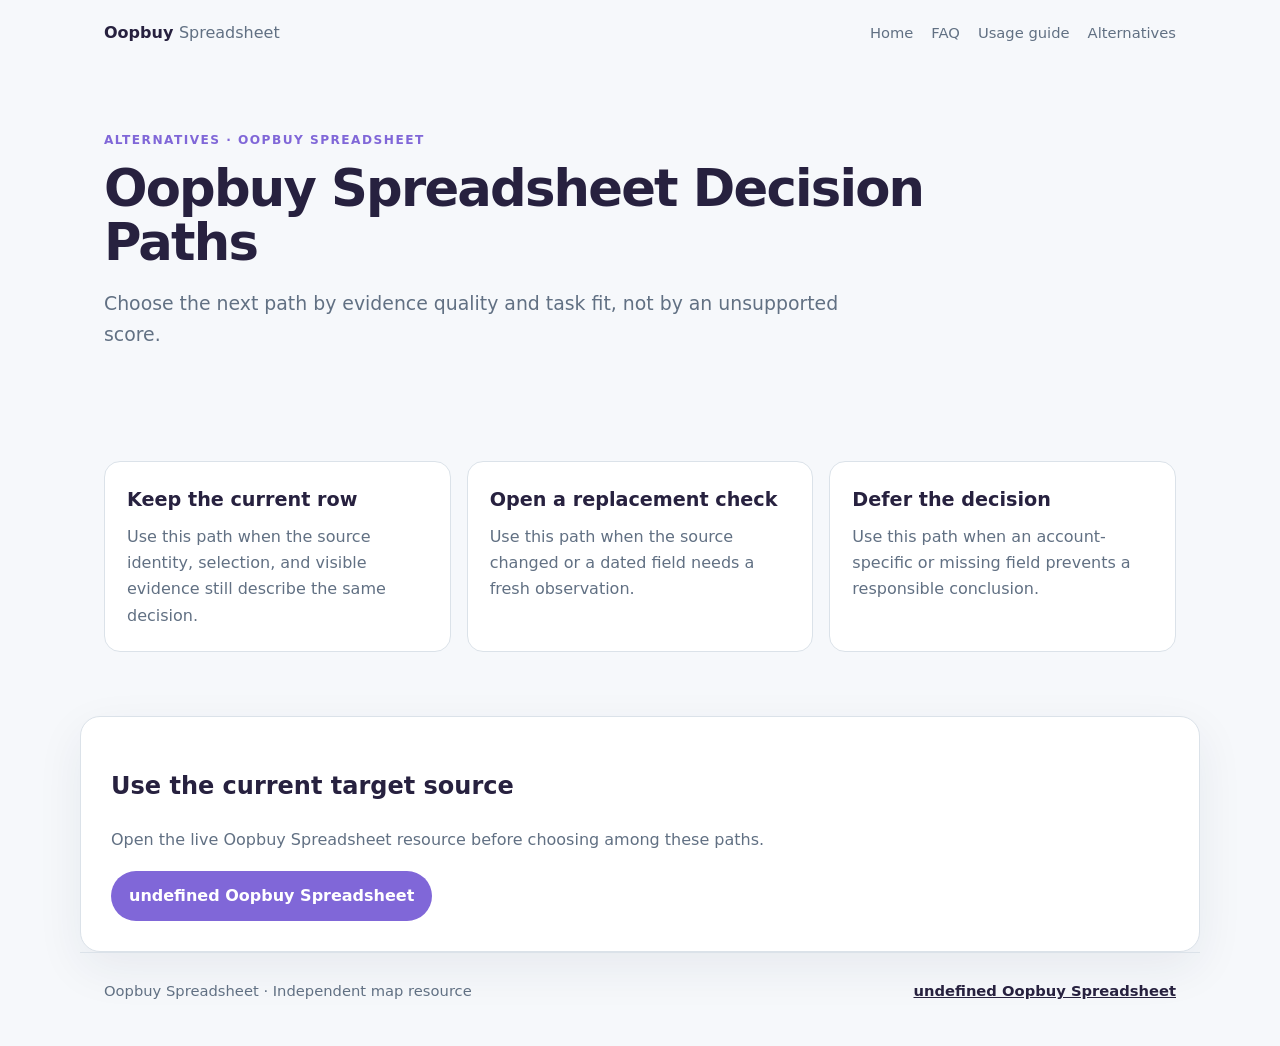
==== alternatives.html @ 47b254ca "Publish Oopbuy Spreadsheet resource" ====
<!doctype html><html lang="en"><head><meta charset="utf-8"><meta name="viewport" content="width=device-width,initial-scale=1"><title>Oopbuy Spreadsheet Decision Paths</title><meta name="description" content="Decision paths for keeping, rechecking, replacing, or deferring one Oopbuy Spreadsheet row."><meta name="robots" content="index,follow,max-image-preview:large"><link rel="canonical" href="https://ethanreg005.github.io/oopbuy-spreadsheet-archive-decision-note/alternatives.html"><link rel="stylesheet" href="./styles.css"><style>.hero{display:flex;flex-direction:column;align-items:stretch}.hero-card{display:grid;grid-template-columns:1fr 1fr 2fr;align-items:center;gap:20px}.hero-card strong{margin:0}</style></head><body class="variant-9" style="--ink:#27213f;--accent:#8067d8;--soft:#f2efff"><header><nav class="nav"><a class="brand" href="https://ethanreg005.github.io/oopbuy-spreadsheet-archive-decision-note/">Oopbuy <span>Spreadsheet</span></a><div class="nav-links"><a href="https://ethanreg005.github.io/oopbuy-spreadsheet-archive-decision-note/">Home</a><a href="https://ethanreg005.github.io/oopbuy-spreadsheet-archive-decision-note/faq.html">FAQ</a><a href="https://ethanreg005.github.io/oopbuy-spreadsheet-archive-decision-note/usage-guide.html">Usage guide</a><a href="https://ethanreg005.github.io/oopbuy-spreadsheet-archive-decision-note/alternatives.html">Alternatives</a></div></nav></header><main><section class="compact-hero"><p class="kicker">Alternatives · Oopbuy Spreadsheet</p><h1>Oopbuy Spreadsheet Decision Paths</h1><p class="lead">Choose the next path by evidence quality and task fit, not by an unsupported score.</p></section><section class="comparison"><article><h2>Keep the current row</h2><p>Use this path when the source identity, selection, and visible evidence still describe the same decision.</p></article><article><h2>Open a replacement check</h2><p>Use this path when the source changed or a dated field needs a fresh observation.</p></article><article><h2>Defer the decision</h2><p>Use this path when an account-specific or missing field prevents a responsible conclusion.</p></article></section><section class="callout"><h2>Use the current target source</h2><p>Open the live Oopbuy Spreadsheet resource before choosing among these paths.</p><a class="text-link" href="https://oopbuyspsheet.com/">undefined Oopbuy Spreadsheet</a></section></main><footer><p>Oopbuy Spreadsheet · Independent map resource</p><a href="https://oopbuyspsheet.com/">undefined Oopbuy Spreadsheet</a></footer></body></html>
---- styles.css ----
:root{color-scheme:light;--ink:#203047;--muted:#617083;--line:#dbe2e9;--paper:#f6f8fb;--panel:#fff;--accent:#0c7285;--soft:#e6f6f7}*{box-sizing:border-box}body{margin:0;background:var(--paper);color:var(--ink);font:16px/1.65 Inter,ui-sans-serif,system-ui,-apple-system,"Segoe UI",sans-serif}a{color:inherit}.nav{max-width:1120px;margin:auto;padding:20px 24px;display:flex;align-items:center;justify-content:space-between;gap:24px}.brand{font-weight:800;text-decoration:none}.brand span{font-weight:500;color:var(--muted)}.nav-links{display:flex;gap:18px;flex-wrap:wrap;font-size:.92rem}.nav-links a{text-decoration:none;color:var(--muted)}.hero,.compact-hero,main>section{max-width:1120px;margin:0 auto;padding:64px 24px}.hero{display:grid;grid-template-columns:minmax(0,1.25fr) minmax(260px,.75fr);gap:48px;align-items:center}.compact-hero{padding-bottom:28px}.kicker{margin:0 0 12px;color:var(--accent);font-size:.76rem;font-weight:800;letter-spacing:.12em;text-transform:uppercase}.hero h1,.compact-hero h1{max-width:820px;margin:0 0 18px;font-size:clamp(2.2rem,5vw,4.5rem);line-height:1.04;letter-spacing:-.035em}.compact-hero h1{font-size:clamp(2rem,4vw,3.5rem)}.lead{max-width:760px;color:var(--muted);font-size:1.18rem}.boundary{max-width:700px;color:var(--muted);font-size:.93rem}.cta,.text-link{display:inline-flex;align-items:center;margin-top:18px;background:var(--accent);color:#fff;padding:12px 18px;border-radius:999px;text-decoration:none;font-weight:750}.hero-card,.callout{background:var(--panel);border:1px solid var(--line);border-radius:20px;padding:30px;box-shadow:0 16px 48px #20304712}.hero-card span{display:block;color:var(--muted);font-size:.8rem;text-transform:uppercase;letter-spacing:.1em}.hero-card strong{display:block;margin:16px 0 4px;font-size:1.8rem;line-height:1.1}.grid{display:grid;grid-template-columns:repeat(4,minmax(0,1fr));gap:16px}.grid article,.comparison article{background:var(--panel);border:1px solid var(--line);padding:22px;border-radius:16px}.grid h3{margin:8px 0 6px;font-size:1.05rem}.grid p,.comparison p,.callout p{color:var(--muted);margin:0}.index{font-weight:800;color:var(--accent)}.band{background:var(--soft);max-width:none!important;padding-left:max(24px,calc((100vw - 1072px)/2))!important;padding-right:max(24px,calc((100vw - 1072px)/2))!important}.band h2,.steps-block h2,.review h2{max-width:760px;margin:0 0 12px;font-size:clamp(1.7rem,3vw,2.6rem);line-height:1.1}.band p{max-width:760px}.steps,.steps-block ol{list-style:none;margin:0;padding:0;display:grid;gap:14px;max-width:820px}.steps li,.steps-block li{display:flex;gap:18px;align-items:flex-start;background:var(--panel);border:1px solid var(--line);border-radius:14px;padding:18px}.steps li>span,.steps-block b{color:var(--accent);font-weight:850;min-width:28px}.steps h2{font-size:1.12rem;margin:0 0 4px}.steps p{color:var(--muted);margin:0}.matrix{display:grid;grid-template-columns:repeat(4,minmax(0,1fr));gap:12px}.matrix div{display:grid;gap:10px;background:var(--panel);border-top:4px solid var(--accent);border-radius:12px;padding:18px;border-left:1px solid var(--line);border-right:1px solid var(--line);border-bottom:1px solid var(--line)}.matrix span{color:var(--muted)}.review{max-width:1120px!important;display:grid;grid-template-columns:1fr 280px;gap:28px;align-items:stretch}.review aside{display:grid;align-content:center;gap:8px;background:var(--ink);color:#fff;border-radius:20px;padding:24px}.review aside span{opacity:.72}.faq-list{display:grid;grid-template-columns:repeat(3,minmax(0,1fr));gap:16px}.faq-list article{background:var(--panel);border:1px solid var(--line);padding:22px;border-radius:16px}.faq-list h2{font-size:1.08rem;margin:0 0 8px}.faq-list p{color:var(--muted);margin:0}.comparison{display:grid;grid-template-columns:repeat(3,minmax(0,1fr));gap:16px}.comparison h2{font-size:1.2rem;margin:0 0 8px}.logo{width:58px;height:58px;object-fit:contain;margin-bottom:20px}footer{max-width:1120px;margin:0 auto;padding:26px 24px 42px;border-top:1px solid var(--line);display:flex;justify-content:space-between;gap:18px;color:var(--muted);font-size:.92rem}footer p{margin:0}footer a{font-weight:700;color:var(--ink)}@media(max-width:760px){.nav{align-items:flex-start;flex-direction:column}.hero,.review{grid-template-columns:1fr;gap:26px}.grid,.faq-list,.comparison,.matrix{grid-template-columns:1fr 1fr}.hero,.compact-hero,main>section{padding-top:42px;padding-bottom:42px}footer{flex-direction:column}}@media(max-width:480px){.grid,.faq-list,.comparison,.matrix{grid-template-columns:1fr}.hero h1{font-size:2.35rem}.nav-links{gap:12px;font-size:.84rem}}
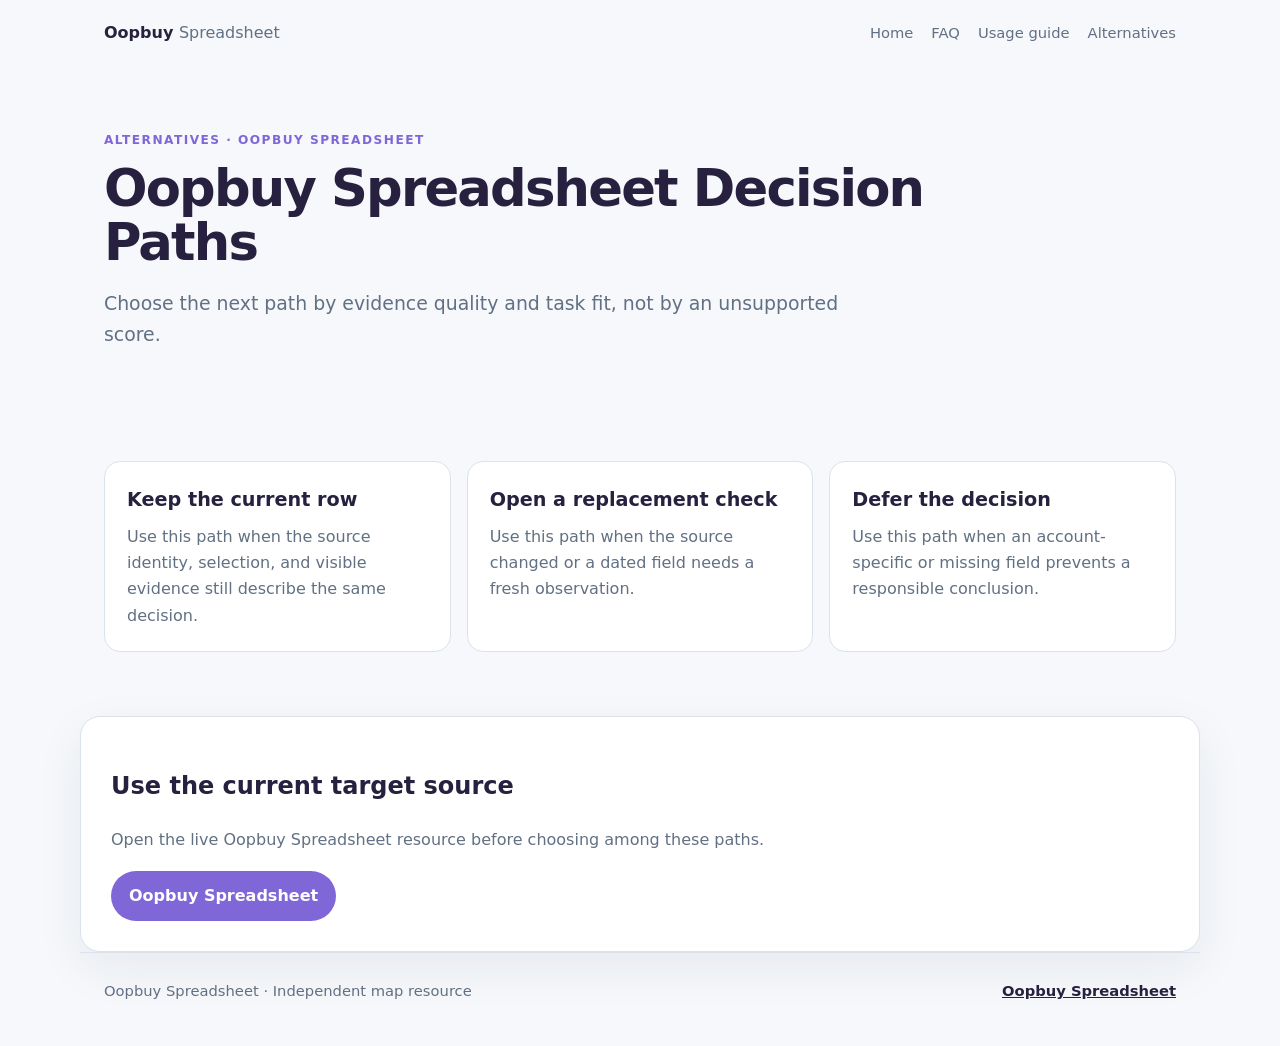
==== commit 53176d63: "Fix unresolved CTA rendering" ====
--- a/alternatives.html
+++ b/alternatives.html
@@ -1 +1 @@
-<!doctype html><html lang="en"><head><meta charset="utf-8"><meta name="viewport" content="width=device-width,initial-scale=1"><title>Oopbuy Spreadsheet Decision Paths</title><meta name="description" content="Decision paths for keeping, rechecking, replacing, or deferring one Oopbuy Spreadsheet row."><meta name="robots" content="index,follow,max-image-preview:large"><link rel="canonical" href="https://ethanreg005.github.io/oopbuy-spreadsheet-archive-decision-note/alternatives.html"><link rel="stylesheet" href="./styles.css"><style>.hero{display:flex;flex-direction:column;align-items:stretch}.hero-card{display:grid;grid-template-columns:1fr 1fr 2fr;align-items:center;gap:20px}.hero-card strong{margin:0}</style></head><body class="variant-9" style="--ink:#27213f;--accent:#8067d8;--soft:#f2efff"><header><nav class="nav"><a class="brand" href="https://ethanreg005.github.io/oopbuy-spreadsheet-archive-decision-note/">Oopbuy <span>Spreadsheet</span></a><div class="nav-links"><a href="https://ethanreg005.github.io/oopbuy-spreadsheet-archive-decision-note/">Home</a><a href="https://ethanreg005.github.io/oopbuy-spreadsheet-archive-decision-note/faq.html">FAQ</a><a href="https://ethanreg005.github.io/oopbuy-spreadsheet-archive-decision-note/usage-guide.html">Usage guide</a><a href="https://ethanreg005.github.io/oopbuy-spreadsheet-archive-decision-note/alternatives.html">Alternatives</a></div></nav></header><main><section class="compact-hero"><p class="kicker">Alternatives · Oopbuy Spreadsheet</p><h1>Oopbuy Spreadsheet Decision Paths</h1><p class="lead">Choose the next path by evidence quality and task fit, not by an unsupported score.</p></section><section class="comparison"><article><h2>Keep the current row</h2><p>Use this path when the source identity, selection, and visible evidence still describe the same decision.</p></article><article><h2>Open a replacement check</h2><p>Use this path when the source changed or a dated field needs a fresh observation.</p></article><article><h2>Defer the decision</h2><p>Use this path when an account-specific or missing field prevents a responsible conclusion.</p></article></section><section class="callout"><h2>Use the current target source</h2><p>Open the live Oopbuy Spreadsheet resource before choosing among these paths.</p><a class="text-link" href="https://oopbuyspsheet.com/">undefined Oopbuy Spreadsheet</a></section></main><footer><p>Oopbuy Spreadsheet · Independent map resource</p><a href="https://oopbuyspsheet.com/">undefined Oopbuy Spreadsheet</a></footer></body></html>+<!doctype html><html lang="en"><head><meta charset="utf-8"><meta name="viewport" content="width=device-width,initial-scale=1"><title>Oopbuy Spreadsheet Decision Paths</title><meta name="description" content="Decision paths for keeping, rechecking, replacing, or deferring one Oopbuy Spreadsheet row."><meta name="robots" content="index,follow,max-image-preview:large"><link rel="canonical" href="https://ethanreg005.github.io/oopbuy-spreadsheet-archive-decision-note/alternatives.html"><link rel="stylesheet" href="./styles.css"><style>.hero{display:flex;flex-direction:column;align-items:stretch}.hero-card{display:grid;grid-template-columns:1fr 1fr 2fr;align-items:center;gap:20px}.hero-card strong{margin:0}</style></head><body class="variant-9" style="--ink:#27213f;--accent:#8067d8;--soft:#f2efff"><header><nav class="nav"><a class="brand" href="https://ethanreg005.github.io/oopbuy-spreadsheet-archive-decision-note/">Oopbuy <span>Spreadsheet</span></a><div class="nav-links"><a href="https://ethanreg005.github.io/oopbuy-spreadsheet-archive-decision-note/">Home</a><a href="https://ethanreg005.github.io/oopbuy-spreadsheet-archive-decision-note/faq.html">FAQ</a><a href="https://ethanreg005.github.io/oopbuy-spreadsheet-archive-decision-note/usage-guide.html">Usage guide</a><a href="https://ethanreg005.github.io/oopbuy-spreadsheet-archive-decision-note/alternatives.html">Alternatives</a></div></nav></header><main><section class="compact-hero"><p class="kicker">Alternatives · Oopbuy Spreadsheet</p><h1>Oopbuy Spreadsheet Decision Paths</h1><p class="lead">Choose the next path by evidence quality and task fit, not by an unsupported score.</p></section><section class="comparison"><article><h2>Keep the current row</h2><p>Use this path when the source identity, selection, and visible evidence still describe the same decision.</p></article><article><h2>Open a replacement check</h2><p>Use this path when the source changed or a dated field needs a fresh observation.</p></article><article><h2>Defer the decision</h2><p>Use this path when an account-specific or missing field prevents a responsible conclusion.</p></article></section><section class="callout"><h2>Use the current target source</h2><p>Open the live Oopbuy Spreadsheet resource before choosing among these paths.</p><a class="text-link" href="https://oopbuyspsheet.com/">Oopbuy Spreadsheet</a></section></main><footer><p>Oopbuy Spreadsheet · Independent map resource</p><a href="https://oopbuyspsheet.com/">Oopbuy Spreadsheet</a></footer></body></html>
